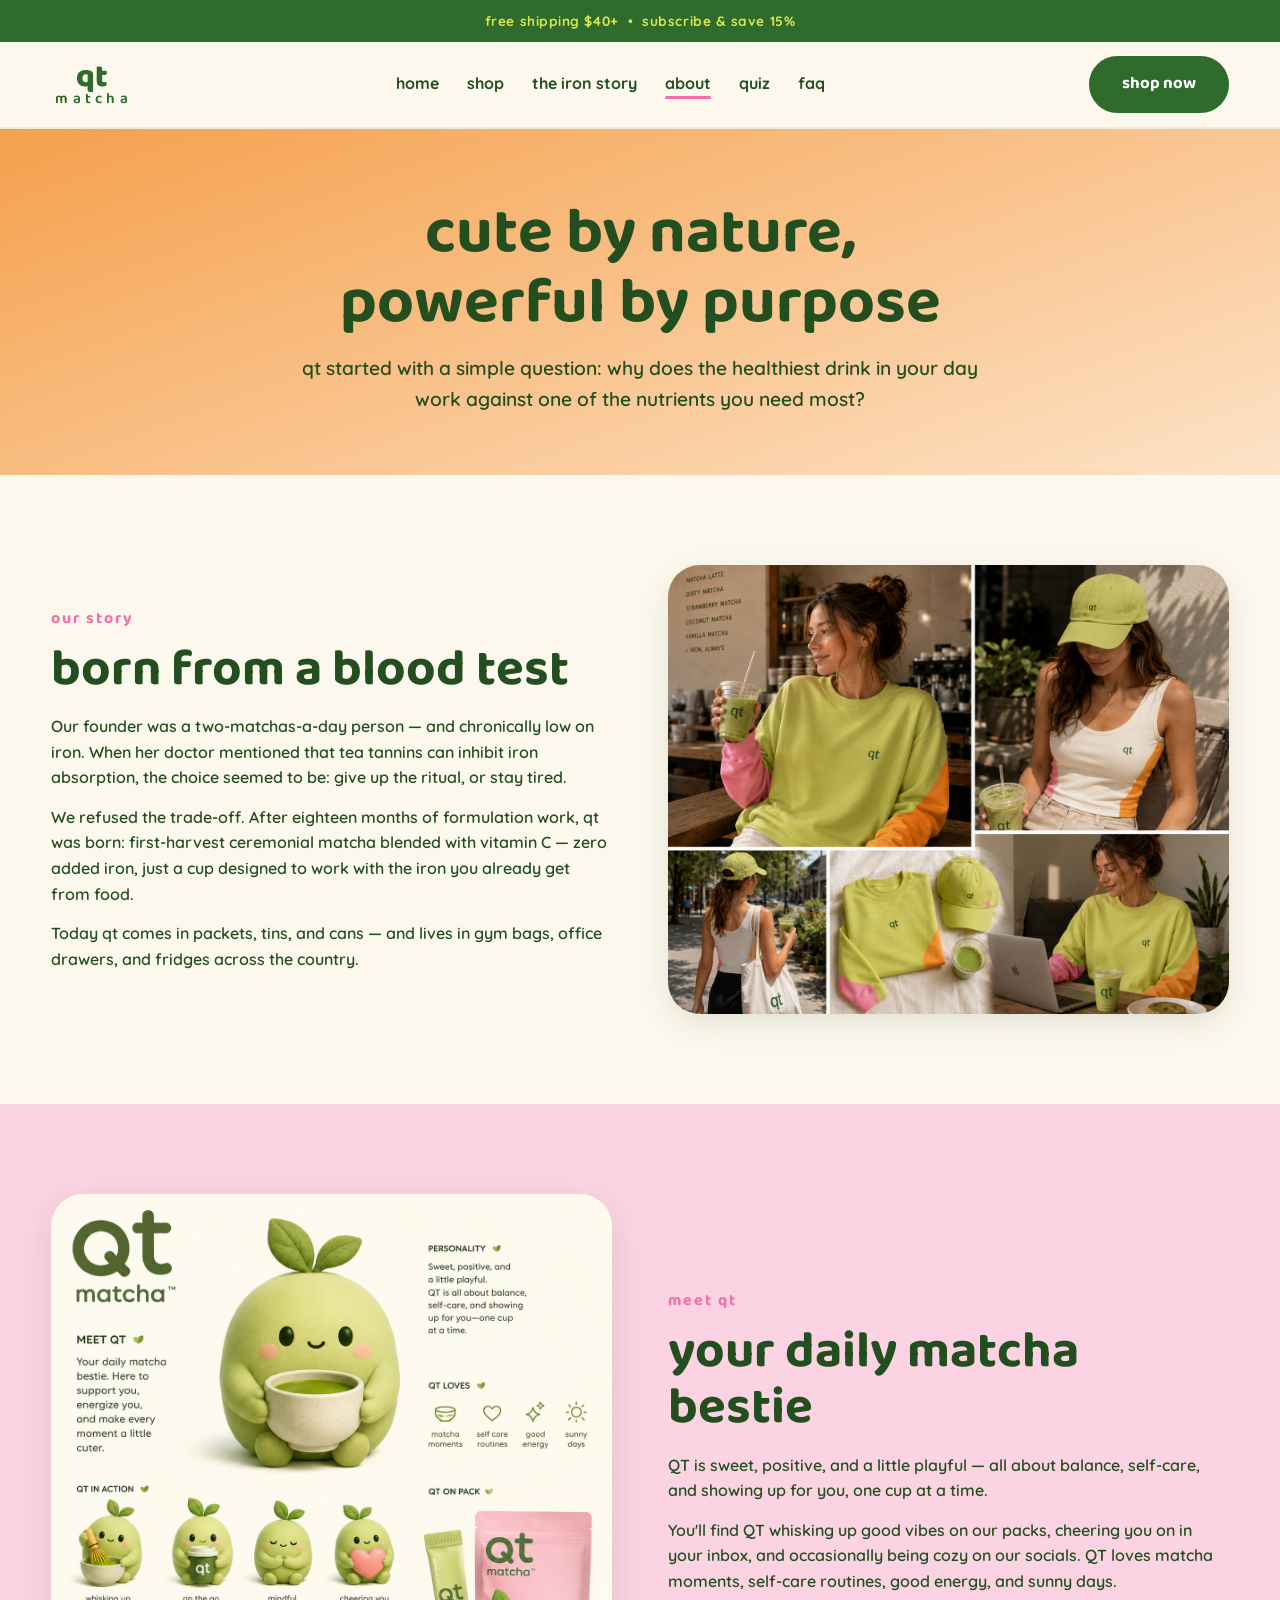
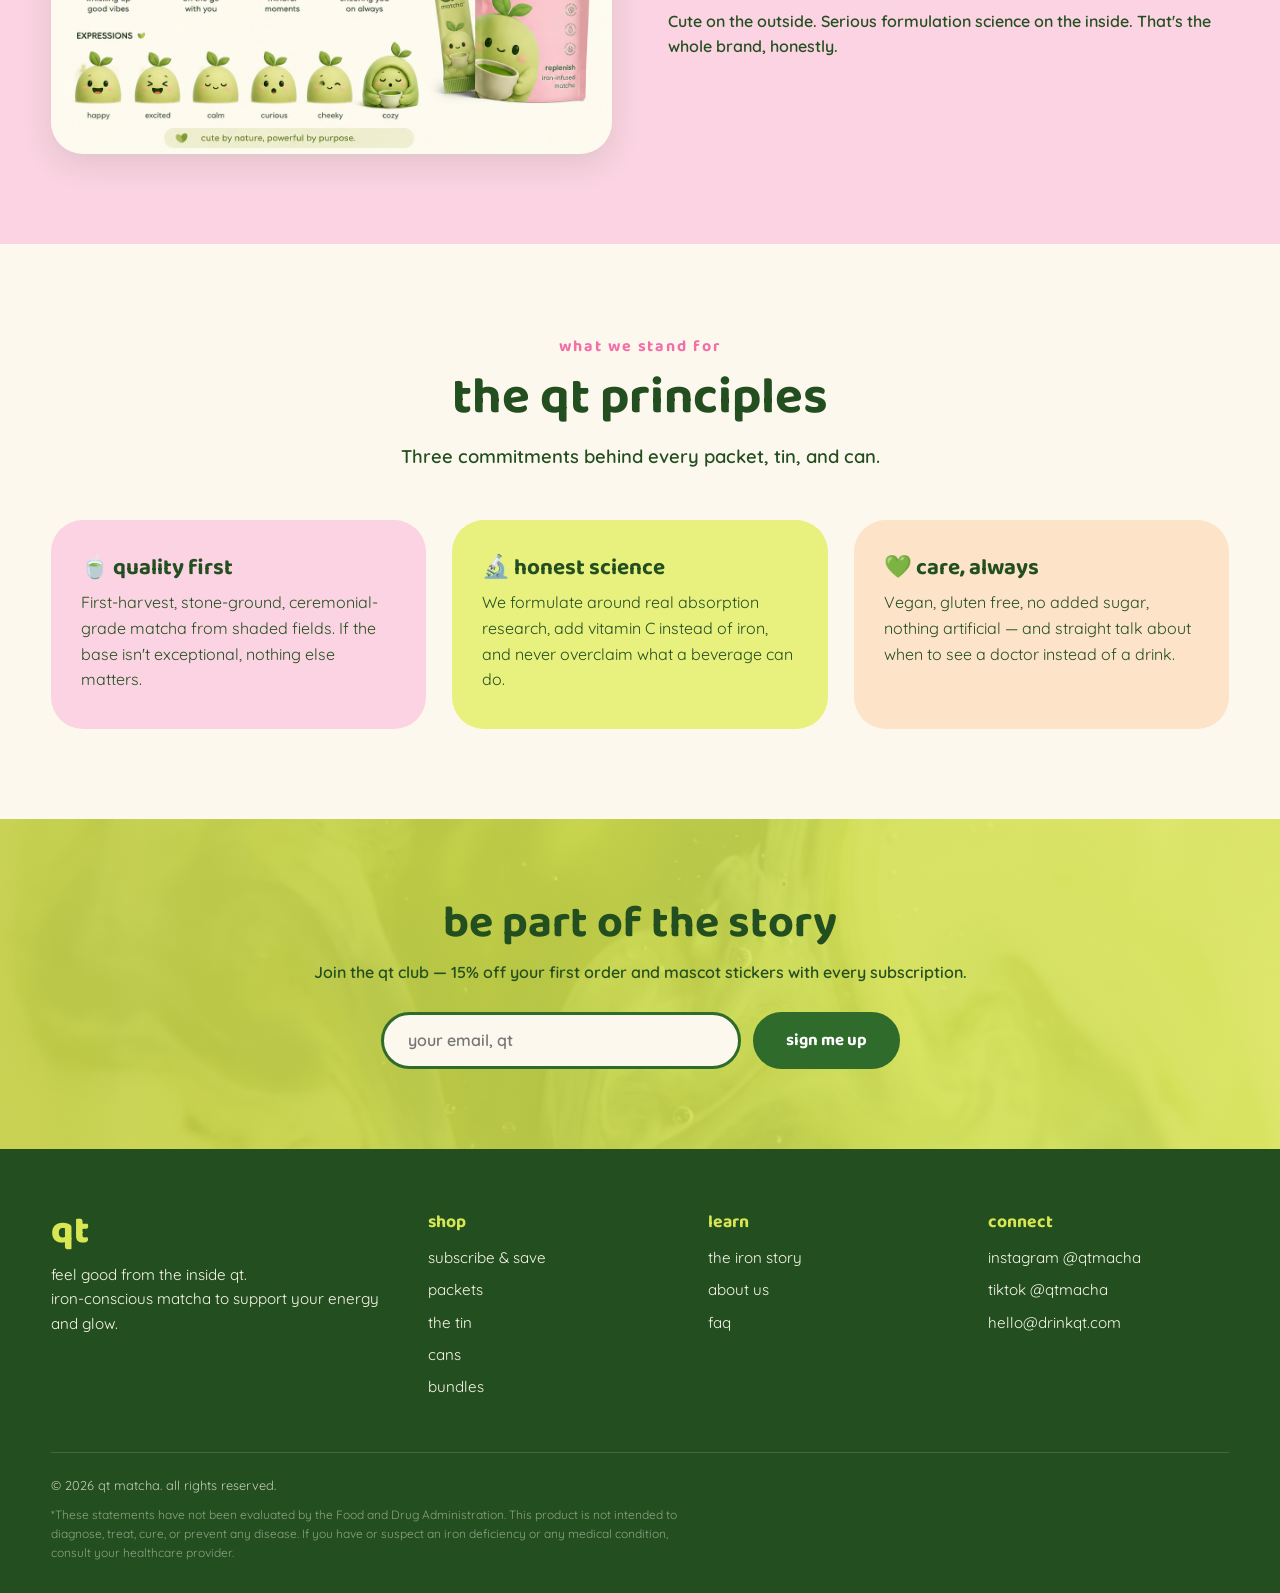
==== about.html @ cc6a803e "qt matcha site — iron-conscious launch build (three flagship flavors, quiz + VSL funnels, scroll-pou" ====
<!DOCTYPE html>
<html lang="en">
<head>
  <meta charset="UTF-8">
  <meta name="viewport" content="width=device-width, initial-scale=1.0">
  <title>about — qt matcha</title>
  <meta name="description" content="Meet qt matcha — cute by nature, powerful by purpose. Our story, our mascot, and why we built an iron-conscious matcha.">
  <link rel="icon" href="/favicon.ico" sizes="32x32">
  <link rel="icon" type="image/png" sizes="32x32" href="/favicon-32.png">
  <link rel="apple-touch-icon" href="/apple-touch-icon.png">
  <link rel="preconnect" href="https://fonts.googleapis.com">
  <link href="https://fonts.googleapis.com/css2?family=Baloo+2:wght@600;700;800&family=Quicksand:wght@500;600;700&display=swap" rel="stylesheet">
  <link rel="stylesheet" href="css/style.css">
</head>
<body>

  <div class="announce">free shipping $40+ &nbsp;•&nbsp; subscribe &amp; save 15%</div>

  <nav class="nav">
    <div class="container nav-inner">
      <a href="index.html" class="logo">qt<span>matcha</span></a>
      <ul class="nav-links">
        <li><a href="index.html">home</a></li>
        <li><a href="shop.html">shop</a></li>
        <li><a href="science.html">the iron story</a></li>
        <li><a href="about.html" class="active">about</a></li>
        <li><a href="quiz.html">quiz</a></li>
        <li><a href="faq.html">faq</a></li>
      </ul>
      <a href="shop.html" class="btn nav-cta">shop now</a>
      <button class="hamburger" aria-label="menu">☰</button>
    </div>
  </nav>

  <header class="page-hero bg-orange">
    <div class="container">
      <h1>cute by nature,<br>powerful by purpose</h1>
      <p>qt started with a simple question: why does the healthiest drink in your day work against one of the nutrients you need most?</p>
    </div>
  </header>

  <section class="block">
    <div class="container split">
      <div>
        <div class="kicker">our story</div>
        <h2 class="title">born from a blood test</h2>
        <p style="font-weight:600; margin-bottom:14px;">Our founder was a two-matchas-a-day person — and chronically low on iron. When her doctor mentioned that tea tannins can inhibit iron absorption, the choice seemed to be: give up the ritual, or stay tired.</p>
        <p style="font-weight:600; margin-bottom:14px;">We refused the trade-off. After eighteen months of formulation work, qt was born: first-harvest ceremonial matcha blended with vitamin C — zero added iron, just a cup designed to work with the iron you already get from food.</p>
        <p style="font-weight:600;">Today qt comes in packets, tins, and cans — and lives in gym bags, office drawers, and fridges across the country.</p>
      </div>
      <div>
        <img src="images/lifestyle-merch.jpg" alt="the qt matcha community and merch — cafe and street moments">
      </div>
    </div>
  </section>

  <section class="block" style="background: var(--pink-pale);">
    <div class="container split">
      <div>
        <img src="images/mascot-sheet.jpg" alt="Meet QT — the qt matcha mascot character sheet">
      </div>
      <div>
        <div class="kicker">meet qt</div>
        <h2 class="title">your daily matcha bestie</h2>
        <p style="font-weight:600; margin-bottom:14px;">QT is sweet, positive, and a little playful — all about balance, self-care, and showing up for you, one cup at a time.</p>
        <p style="font-weight:600; margin-bottom:14px;">You'll find QT whisking up good vibes on our packs, cheering you on in your inbox, and occasionally being cozy on our socials. QT loves matcha moments, self-care routines, good energy, and sunny days.</p>
        <p style="font-weight:600;">Cute on the outside. Serious formulation science on the inside. That's the whole brand, honestly.</p>
      </div>
    </div>
  </section>

  <section class="block">
    <div class="container">
      <div class="center">
        <div class="kicker">what we stand for</div>
        <h2 class="title">the qt principles</h2>
        <p class="sub">Three commitments behind every packet, tin, and can.</p>
      </div>
      <div class="values">
        <div class="value">
          <h3>🍵 quality first</h3>
          <p>First-harvest, stone-ground, ceremonial-grade matcha from shaded fields. If the base isn't exceptional, nothing else matters.</p>
        </div>
        <div class="value">
          <h3>🔬 honest science</h3>
          <p>We formulate around real absorption research, add vitamin C instead of iron, and never overclaim what a beverage can do.</p>
        </div>
        <div class="value">
          <h3>💚 care, always</h3>
          <p>Vegan, gluten free, no added sugar, nothing artificial — and straight talk about when to see a doctor instead of a drink.</p>
        </div>
      </div>
    </div>
  </section>

  <section class="newsletter">
    <div class="container">
      <h2>be part of the story</h2>
      <p>Join the qt club — 15% off your first order and mascot stickers with every subscription.</p>
      <form class="news-form">
        <input type="email" placeholder="your email, qt" required>
        <button type="submit" class="btn">sign me up</button>
      </form>
    </div>
  </section>

  <footer>
    <div class="container">
      <div class="foot-grid">
        <div>
          <div class="foot-logo">qt</div>
          <p style="margin-top:12px; font-size:0.95rem;">feel good from the inside qt.<br>iron-conscious matcha to support your energy and glow.</p>
        </div>
        <div>
          <h4>shop</h4>
          <ul>
            <li><a href="subscribe.html">subscribe &amp; save</a></li>
            <li><a href="shop.html">packets</a></li>
            <li><a href="shop.html">the tin</a></li>
            <li><a href="shop.html">cans</a></li>
            <li><a href="shop.html">bundles</a></li>
          </ul>
        </div>
        <div>
          <h4>learn</h4>
          <ul>
            <li><a href="science.html">the iron story</a></li>
            <li><a href="about.html">about us</a></li>
            <li><a href="faq.html">faq</a></li>
          </ul>
        </div>
        <div>
          <h4>connect</h4>
          <ul>
            <li><a href="#">instagram @qtmacha</a></li>
            <li><a href="#">tiktok @qtmacha</a></li>
            <li><a href="#">hello@drinkqt.com</a></li>
          </ul>
        </div>
      </div>
      <div class="foot-note">
        © 2026 qt matcha. all rights reserved.
        <p class="disclaimer">*These statements have not been evaluated by the Food and Drug Administration. This product is not intended to diagnose, treat, cure, or prevent any disease. If you have or suspect an iron deficiency or any medical condition, consult your healthcare provider.</p>
      </div>
    </div>
  </footer>

  <script src="js/main.js"></script>
</body>
</html>
---- css/style.css ----
/* ============================================================
   qt matcha — brand stylesheet
   Palette pulled from packaging: chartreuse, pink, orange,
   deep matcha green, cream.
   ============================================================ */

:root {
  --chartreuse: #d9e653;
  --chartreuse-light: #e8f07e;
  --pink: #f7a8c8;
  --pink-hot: #f26fa8;
  --pink-pale: #fbd3e2;
  --orange: #f5a04c;
  --green-deep: #2f6b2b;
  --green-dark: #234f20;
  --green-matcha: #7aa657;
  --cream: #fdf8ee;
  --ink: #234f20;
  --radius-lg: 32px;
  --radius-pill: 999px;
  --shadow: 0 10px 30px rgba(35, 79, 32, 0.12);
  --font-display: 'Baloo 2', cursive;
  --font-body: 'Quicksand', sans-serif;
}

* { margin: 0; padding: 0; box-sizing: border-box; }

html { scroll-behavior: smooth; scrollbar-width: thin; scrollbar-color: rgba(47,107,43,0.5) transparent; }

/* slim overlay scrollbar */
::-webkit-scrollbar { width: 8px; height: 8px; }
::-webkit-scrollbar-track { background: transparent; }
::-webkit-scrollbar-thumb { background: rgba(47,107,43,0.42); border-radius: 99px; }
::-webkit-scrollbar-thumb:hover { background: rgba(242,111,168,0.85); }
::-webkit-scrollbar-thumb:active { background: var(--pink-hot); }
::selection { background: var(--chartreuse); color: var(--green-dark); }

:focus-visible { outline: 3px solid var(--pink-hot); outline-offset: 2px; border-radius: 4px; }

body {
  font-family: var(--font-body);
  color: var(--ink);
  background: var(--cream);
  line-height: 1.6;
  overflow-x: hidden;
}

h1, h2, h3, h4 { font-family: var(--font-display); line-height: 1.1; font-weight: 700; }

img { max-width: 100%; display: block; }

a { color: inherit; text-decoration: none; }

.container { width: min(1200px, 92%); margin: 0 auto; }

/* ---------- announcement bar ---------- */
.announce {
  background: var(--green-deep);
  color: var(--chartreuse);
  font-weight: 700;
  font-size: 0.85rem;
  text-align: center;
  padding: 10px 16px;
  letter-spacing: 0.04em;
}

/* ---------- nav ---------- */
.nav {
  position: sticky;
  top: 0;
  z-index: 100;
  background: var(--cream);
  border-bottom: 2px solid rgba(35, 79, 32, 0.08);
}

.nav-inner {
  display: flex;
  align-items: center;
  justify-content: space-between;
  padding: 14px 0;
}

.logo {
  font-family: var(--font-display);
  font-weight: 800;
  font-size: 2rem;
  color: var(--green-deep);
  line-height: 1;
  display: inline-flex;
  flex-direction: column;
  align-items: center;
  text-align: center;
}

.logo span { font-size: 0.95rem; letter-spacing: 0.28em; padding-left: 0.28em; display: block; margin-top: -2px; font-weight: 600; }

.nav-links {
  display: flex;
  gap: 28px;
  list-style: none;
  font-weight: 700;
  font-size: 1rem;
}

.nav-links a { position: relative; padding: 4px 0; }

.nav-links a::after {
  content: '';
  position: absolute;
  left: 0; bottom: -2px;
  width: 0%; height: 3px;
  background: var(--pink-hot);
  border-radius: 3px;
  transition: width 0.25s ease;
}

.nav-links a:hover::after, .nav-links a.active::after { width: 100%; }

.btn {
  display: inline-block;
  font-family: var(--font-display);
  font-weight: 700;
  font-size: 1.05rem;
  padding: 12px 30px;
  border-radius: var(--radius-pill);
  background: var(--green-deep);
  color: #fff;
  border: 3px solid var(--green-deep);
  cursor: pointer;
  transition: transform 0.15s ease, background 0.2s ease, color 0.2s ease;
}

.btn:hover { transform: translateY(-2px) scale(1.02); background: var(--pink-hot); border-color: var(--pink-hot); }

.btn-outline { background: transparent; color: var(--green-deep); }

.btn-outline:hover { background: var(--green-deep); color: #fff; }

.btn-pink { background: var(--pink-hot); border-color: var(--pink-hot); }
.btn-pink:hover { background: var(--green-deep); border-color: var(--green-deep); }

.hamburger { display: none; background: none; border: none; font-size: 1.8rem; color: var(--green-deep); cursor: pointer; }

/* ---------- marquee ticker ---------- */
.ticker {
  background: var(--green-deep);
  color: var(--cream);
  overflow: hidden;
  white-space: nowrap;
  padding: 13px 0;
}

.ticker-track {
  display: inline-flex;
  align-items: center;
  animation: scroll 32s linear infinite;
  font-family: var(--font-display);
  font-weight: 600;
  font-size: 0.98rem;
  letter-spacing: 0.09em;
  text-transform: lowercase;
}

.ticker-track span { margin: 0; }
.tick-leaf { display: inline-block; margin: 0 26px; flex: none; }

@keyframes scroll {
  from { transform: translateX(0); }
  to { transform: translateX(-50%); }
}

.ticker-green { background: var(--chartreuse); color: var(--green-deep); }

/* ---------- hero ---------- */
.hero {
  background: linear-gradient(135deg, var(--pink) 0%, var(--pink-pale) 55%, var(--orange) 130%);
  padding: 70px 0 0;
  position: relative;
  overflow: hidden;
}

.hero-inner {
  display: grid;
  grid-template-columns: 1.05fr 1fr;
  gap: 40px;
  align-items: center;
}

.hero h1 {
  font-size: clamp(2.6rem, 5.5vw, 4.6rem);
  color: var(--green-dark);
  margin-bottom: 18px;
}

.hero h1 em { font-style: normal; color: #fff; text-shadow: 0 3px 0 rgba(35,79,32,0.25); }

.hero p.lead {
  font-size: 1.2rem;
  font-weight: 600;
  max-width: 46ch;
  margin-bottom: 28px;
}

.hero-cta { display: flex; gap: 14px; flex-wrap: wrap; margin-bottom: 26px; }

.hero-badges { display: flex; gap: 10px; flex-wrap: wrap; margin-bottom: 50px; }

.badge {
  background: rgba(255,255,255,0.75);
  border: 2px solid var(--green-deep);
  color: var(--green-deep);
  font-weight: 700;
  font-size: 0.82rem;
  padding: 6px 14px;
  border-radius: var(--radius-pill);
}

.hero-img img {
  border-radius: var(--radius-lg) var(--radius-lg) 0 0;
  box-shadow: var(--shadow);
}

/* ---------- section basics ---------- */
section.block { padding: 90px 0; }

.kicker {
  font-family: var(--font-display);
  font-weight: 700;
  color: var(--pink-hot);
  text-transform: lowercase;
  letter-spacing: 0.12em;
  font-size: 1rem;
  margin-bottom: 10px;
}

h2.title { font-size: clamp(2rem, 4vw, 3.2rem); color: var(--green-dark); margin-bottom: 16px; }

.center { text-align: center; }

.sub { font-size: 1.15rem; font-weight: 600; max-width: 62ch; margin: 0 auto 48px; }

/* ---------- product cards ---------- */
.cards { display: grid; grid-template-columns: repeat(3, 1fr); gap: 28px; }

.card {
  border-radius: var(--radius-lg);
  overflow: hidden;
  background: #fff;
  box-shadow: var(--shadow);
  transition: transform 0.25s ease;
  display: flex;
  flex-direction: column;
}

.card:hover { transform: translateY(-8px) rotate(-0.5deg); }

.card-img { aspect-ratio: 1 / 0.85; overflow: hidden; }

.card-img img { width: 100%; height: 100%; object-fit: cover; transition: transform 0.4s ease; }

.card:hover .card-img img { transform: scale(1.05); }

.card-body { padding: 26px 26px 30px; flex: 1; display: flex; flex-direction: column; }

.card-body h3 { font-size: 1.5rem; color: var(--green-dark); margin-bottom: 6px; }

.card-tag { font-weight: 700; color: var(--pink-hot); font-size: 0.85rem; letter-spacing: 0.08em; text-transform: uppercase; margin-bottom: 10px; }

.card-body p { font-size: 0.98rem; margin-bottom: 18px; }

.price { font-family: var(--font-display); font-weight: 800; font-size: 1.3rem; margin-bottom: 14px; color: var(--green-deep); }

.price s { color: #b4b4a4; font-weight: 600; font-size: 1rem; margin-left: 8px; }

.card .btn { margin-top: auto; text-align: center; }

/* color-blocked cards */
.card.c-green .card-body { background: var(--chartreuse-light); }
.card.c-pink .card-body { background: var(--pink-pale); }
.card.c-orange .card-body { background: #fde3c8; }

/* ---------- iron section ---------- */
.split {
  display: grid;
  grid-template-columns: 1fr 1fr;
  gap: 56px;
  align-items: center;
}

.split img { border-radius: var(--radius-lg); box-shadow: var(--shadow); }

.stat-row { display: grid; grid-template-columns: 1fr 1fr; gap: 18px; margin: 34px 0; }

.stat {
  background: #fff;
  border-radius: 20px;
  padding: 20px 16px;
  text-align: center;
  box-shadow: var(--shadow);
}

.stat .num { font-family: var(--font-display); font-weight: 800; font-size: 2rem; color: var(--pink-hot); line-height: 1; }

.stat .lbl { font-size: 0.82rem; font-weight: 700; margin-top: 6px; }

/* ---------- benefits icons ---------- */
.benefits { display: grid; grid-template-columns: repeat(4, 1fr); gap: 24px; }

.benefit { text-align: center; padding: 10px; }

.benefit .icon {
  width: 88px; height: 88px;
  margin: 0 auto 16px;
  border-radius: 50%;
  display: flex; align-items: center; justify-content: center;
  font-size: 2.4rem;
  background: var(--pink-pale);
}

.benefit:nth-child(2) .icon { background: var(--chartreuse-light); }
.benefit:nth-child(3) .icon { background: #fde3c8; }
.benefit:nth-child(4) .icon { background: var(--pink-pale); }

.benefit h3 { font-size: 1.25rem; color: var(--green-dark); margin-bottom: 6px; }

.benefit p { font-size: 0.95rem; }

/* ---------- testimonial band ---------- */
.testis { display: grid; grid-template-columns: repeat(3, 1fr); gap: 26px; }

.testi {
  background: #fff;
  border-radius: var(--radius-lg);
  padding: 30px;
  box-shadow: var(--shadow);
  position: relative;
}

.testi .stars { color: var(--orange); font-size: 1.15rem; letter-spacing: 2px; margin-bottom: 12px; }

.testi p { font-size: 1rem; margin-bottom: 16px; }

.testi .who { font-weight: 800; font-family: var(--font-display); color: var(--green-deep); }

/* ---------- lifestyle gallery band ---------- */
.band-img { position: relative; }

.band-img img { width: 100%; border-radius: var(--radius-lg); box-shadow: var(--shadow); }

/* ---------- newsletter / footer ---------- */
.newsletter {
  background: linear-gradient(rgba(217,230,83,0.82), rgba(217,230,83,0.82)), url('../images/matcha-swirl.jpg') center/cover;
  padding: 80px 0;
  text-align: center;
}

.newsletter h2 { font-size: clamp(1.8rem, 3.5vw, 2.8rem); color: var(--green-dark); margin-bottom: 12px; }

.newsletter p { font-weight: 600; margin-bottom: 26px; }

.news-form { display: flex; gap: 12px; justify-content: center; flex-wrap: wrap; }

.news-form input {
  font-family: var(--font-body);
  font-size: 1rem;
  font-weight: 600;
  padding: 14px 24px;
  border-radius: var(--radius-pill);
  border: 3px solid var(--green-deep);
  width: min(360px, 90vw);
  background: var(--cream);
  color: var(--ink);
}

.news-form input:focus { outline: 3px solid var(--pink-hot); }

footer {
  background: var(--green-dark);
  color: var(--cream);
  padding: 64px 0 30px;
}

.foot-grid { display: grid; grid-template-columns: 1.4fr 1fr 1fr 1fr; gap: 40px; margin-bottom: 44px; }

.foot-grid h4 { color: var(--chartreuse); margin-bottom: 14px; font-size: 1.1rem; }

.foot-grid ul { list-style: none; }

.foot-grid li { margin-bottom: 8px; font-size: 0.95rem; }

.foot-grid a:hover { color: var(--pink); }

.foot-logo { font-family: var(--font-display); font-weight: 800; font-size: 2.4rem; color: var(--chartreuse); line-height: 1; }

.foot-note { border-top: 1px solid rgba(253,248,238,0.2); padding-top: 22px; font-size: 0.8rem; opacity: 0.75; }

.disclaimer { font-size: 0.75rem; opacity: 0.65; margin-top: 10px; max-width: 90ch; }

/* ---------- page hero (interior pages) ---------- */
.page-hero {
  padding: 70px 0 60px;
  text-align: center;
}

.page-hero.bg-pink { background: linear-gradient(160deg, var(--pink) 0%, var(--pink-pale) 100%); }
.page-hero.bg-green { background: linear-gradient(160deg, var(--chartreuse) 0%, var(--chartreuse-light) 100%); }
.page-hero.bg-orange { background: linear-gradient(160deg, var(--orange) 0%, #fde3c8 100%); }

.page-hero h1 { font-size: clamp(2.4rem, 5vw, 4rem); color: var(--green-dark); margin-bottom: 14px; }

.page-hero p { font-size: 1.2rem; font-weight: 600; max-width: 60ch; margin: 0 auto; }

/* ---------- FAQ accordion ---------- */
.faq-list { max-width: 820px; margin: 0 auto; }

.faq-item {
  background: #fff;
  border-radius: 22px;
  margin-bottom: 16px;
  box-shadow: var(--shadow);
  overflow: hidden;
}

.faq-q {
  width: 100%;
  text-align: left;
  font-family: var(--font-display);
  font-weight: 700;
  font-size: 1.15rem;
  color: var(--green-dark);
  background: none;
  border: none;
  padding: 22px 60px 22px 26px;
  cursor: pointer;
  position: relative;
}

.faq-q::after {
  content: '+';
  position: absolute;
  right: 24px; top: 50%;
  transform: translateY(-50%);
  font-size: 1.7rem;
  color: var(--pink-hot);
  transition: transform 0.25s ease;
}

.faq-item.open .faq-q::after { transform: translateY(-50%) rotate(45deg); }

.faq-a { max-height: 0; overflow: hidden; transition: max-height 0.35s ease; }

.faq-a-inner { padding: 0 26px 24px; font-size: 1rem; }

/* ---------- science page ---------- */
.science-steps { display: grid; grid-template-columns: repeat(3, 1fr); gap: 26px; margin-top: 30px; }

.step {
  background: #fff;
  border-radius: var(--radius-lg);
  padding: 34px 28px;
  box-shadow: var(--shadow);
  border-top: 8px solid var(--pink-hot);
}

.step:nth-child(2) { border-top-color: var(--orange); }
.step:nth-child(3) { border-top-color: var(--green-deep); }

.step .n {
  font-family: var(--font-display);
  font-weight: 800;
  font-size: 2.6rem;
  color: var(--pink-pale);
  line-height: 1;
  margin-bottom: 10px;
}

.step h3 { font-size: 1.3rem; color: var(--green-dark); margin-bottom: 10px; }

.compare { width: 100%; border-collapse: collapse; background: #fff; border-radius: var(--radius-lg); overflow: hidden; box-shadow: var(--shadow); }

.compare th, .compare td { padding: 18px 22px; text-align: left; border-bottom: 1px solid #f0ecdf; }

.compare th { background: var(--green-deep); color: var(--cream); font-family: var(--font-display); font-size: 1.05rem; }

.compare tr td:first-child { font-weight: 700; }

.compare .yes { color: var(--green-deep); font-weight: 800; }
.compare .no { color: #c05656; font-weight: 800; }

/* ---------- about page ---------- */
.values { display: grid; grid-template-columns: repeat(3, 1fr); gap: 26px; }

.value {
  border-radius: var(--radius-lg);
  padding: 36px 30px;
  background: var(--pink-pale);
}

.value:nth-child(2) { background: var(--chartreuse-light); }
.value:nth-child(3) { background: #fde3c8; }

.value h3 { font-size: 1.4rem; color: var(--green-dark); margin-bottom: 10px; }

/* ---------- responsive ---------- */
@media (max-width: 900px) {
  .hero-inner, .split { grid-template-columns: 1fr; }
  .hero-img { order: -1; margin-top: 8px; }
  .hero-img img { max-height: 46vh; width: 100%; object-fit: cover; object-position: center 35%; border-radius: var(--radius-lg); }
  .cards, .testis, .science-steps, .values { grid-template-columns: 1fr; }
  .benefits { grid-template-columns: repeat(2, 1fr); }
  .foot-grid { grid-template-columns: 1fr 1fr; }
  .nav-links {
    display: none;
    position: absolute;
    top: 100%; left: 0; right: 0;
    background: var(--cream);
    flex-direction: column;
    padding: 20px 6%;
    gap: 16px;
    border-bottom: 2px solid rgba(35,79,32,0.08);
  }
  .nav-links.show { display: flex; }
  .hamburger { display: block; }
  .nav-cta { display: none; }
  .stat-row { grid-template-columns: 1fr 1fr; }
}

/* ============================================================
   funnels — buybox, quiz, VSL (added by round 2 build)
   ============================================================ */

/* ---------- subscribe buybox ---------- */
.buybox { display: grid; grid-template-columns: 1fr 1.1fr; gap: 48px; align-items: start; }
.buy-media { position: sticky; top: 110px; }
.buy-media img { border-radius: var(--radius-lg); box-shadow: var(--shadow); }
.trust-row { display: flex; gap: 10px; flex-wrap: wrap; margin-top: 16px; justify-content: center; }

/* horizontally swipeable table on small screens */
.table-scroll { overflow-x: auto; -webkit-overflow-scrolling: touch; border-radius: var(--radius-lg); }
.table-scroll .compare { min-width: 540px; }

/* auto-scrolling trust badge marquee (buybox) */
.buybox > * { min-width: 0; }
.trust-marquee { overflow: hidden; width: 100%; max-width: 100%; margin-top: 16px; -webkit-mask-image: linear-gradient(90deg, transparent, #000 10%, #000 90%, transparent); mask-image: linear-gradient(90deg, transparent, #000 10%, #000 90%, transparent); }
.tm-track { display: flex; gap: 10px; width: max-content; animation: scroll 28s linear infinite; }
.tm-track .badge { white-space: nowrap; flex: none; margin-right: 0; }

.step-label { font-family: var(--font-display); font-weight: 700; color: var(--green-dark); font-size: 1.05rem; margin: 26px 0 14px; }
.step-label .n { display: inline-flex; width: 26px; height: 26px; border-radius: 50%; background: var(--pink-hot); color: #fff; align-items: center; justify-content: center; font-size: 0.85rem; margin-right: 8px; }

.opt-grid { display: grid; grid-template-columns: repeat(3, 1fr); gap: 12px; }
.opt-grid.two { grid-template-columns: 1fr 1fr; }
.opt-card { position: relative; border: 3px solid rgba(35,79,32,0.15); border-radius: 20px; background: #fff; padding: 16px 12px 14px; cursor: pointer; text-align: center; transition: border-color 0.15s ease, background 0.15s ease, transform 0.15s ease; }
.opt-card:hover { border-color: var(--green-matcha); }
.opt-card input { position: absolute; opacity: 0; pointer-events: none; }
.opt-card.sel { border-color: var(--green-deep); background: var(--chartreuse-light); transform: translateY(-2px); }
.opt-card .o-name { font-family: var(--font-display); font-weight: 700; font-size: 1.02rem; color: var(--green-dark); }
.opt-card .o-sub { font-size: 0.8rem; font-weight: 600; opacity: 0.8; margin: 2px 0 6px; }
.opt-card .o-price { font-family: var(--font-display); font-weight: 800; font-size: 1rem; color: var(--green-deep); }
.opt-card .o-price s { color: #b4b4a4; font-size: 0.85rem; margin-left: 5px; }
.opt-card .o-tag { position: absolute; top: -12px; left: 50%; transform: translateX(-50%); background: var(--pink-hot); color: #fff; font-size: 0.65rem; font-weight: 700; letter-spacing: 0.05em; padding: 3px 10px; border-radius: var(--radius-pill); white-space: nowrap; }

.qty-row { display: flex; align-items: center; gap: 16px; }
.qty-btn { width: 44px; height: 44px; border-radius: 50%; border: 3px solid var(--green-deep); background: #fff; font-size: 1.3rem; font-weight: 800; color: var(--green-deep); cursor: pointer; line-height: 1; transition: background 0.15s ease, color 0.15s ease; }
.qty-btn:hover { background: var(--green-deep); color: #fff; }
.qty-num { font-family: var(--font-display); font-weight: 800; font-size: 1.4rem; color: var(--green-dark); min-width: 34px; text-align: center; }

.total-line { display: flex; justify-content: space-between; align-items: center; background: #fff; border-radius: 20px; padding: 18px 22px; box-shadow: var(--shadow); margin: 26px 0 16px; }
.total-line .t-label { font-weight: 700; }
.total-line .t-label small { display: block; font-size: 0.78rem; color: var(--pink-hot); font-weight: 700; }
.total-line .t-price { font-family: var(--font-display); font-weight: 800; font-size: 1.7rem; color: var(--green-deep); }
.total-line .t-price s { font-size: 1rem; color: #b4b4a4; margin-right: 8px; }

.big-cta { display: block; width: 100%; text-align: center; font-size: 1.25rem; padding: 18px 30px; }
.fine { font-size: 0.85rem; text-align: center; margin-top: 12px; font-weight: 600; opacity: 0.8; }

.perks { display: grid; grid-template-columns: repeat(4, 1fr); gap: 20px; }
.perk { background: #fff; border-radius: 20px; padding: 26px 20px; box-shadow: var(--shadow); text-align: center; }
.perk .p-ico { font-size: 2rem; margin-bottom: 10px; }
.perk h3 { font-size: 1.1rem; color: var(--green-dark); margin-bottom: 6px; }
.perk p { font-size: 0.9rem; }

.guarantee { background: var(--pink-pale); border-radius: var(--radius-lg); padding: 44px 40px; display: grid; grid-template-columns: auto 1fr; gap: 30px; align-items: center; max-width: 860px; margin: 0 auto; }
.guarantee .g-badge { width: 110px; height: 110px; border-radius: 50%; background: var(--pink-hot); color: #fff; display: flex; flex-direction: column; align-items: center; justify-content: center; font-family: var(--font-display); font-weight: 800; text-align: center; font-size: 0.9rem; line-height: 1.15; box-shadow: var(--shadow); }
.guarantee .g-badge b { font-size: 1.6rem; }
.guarantee h3 { font-size: 1.5rem; color: var(--green-dark); margin-bottom: 8px; }

.sticky-cta { position: fixed; left: 0; right: 0; bottom: 0; background: var(--green-deep); padding: 12px 18px; display: none; z-index: 300; justify-content: space-between; align-items: center; gap: 12px; box-shadow: 0 -6px 20px rgba(35,79,32,0.25); }
.sticky-cta .s-price { font-family: var(--font-display); font-weight: 800; color: var(--chartreuse); font-size: 1.15rem; }
.sticky-cta .btn { background: var(--pink-hot); border-color: var(--pink-hot); padding: 10px 24px; font-size: 1rem; }

/* ---------- quiz funnel ---------- */
.quiz-shell { max-width: 660px; margin: 0 auto; }
.progress { height: 12px; background: #fff; border-radius: var(--radius-pill); overflow: hidden; box-shadow: var(--shadow); }
.progress i { display: block; height: 100%; width: 0%; background: linear-gradient(90deg, var(--pink-hot), var(--orange)); border-radius: var(--radius-pill); transition: width 0.35s ease; }
.progress-meta { display: flex; justify-content: space-between; font-size: 0.82rem; font-weight: 700; margin: 8px 4px 0; color: var(--green-deep); }

.q-card { background: #fff; border-radius: var(--radius-lg); padding: 40px 36px; box-shadow: var(--shadow); margin-top: 26px; }
.q-card h2 { font-size: clamp(1.5rem, 3vw, 2rem); color: var(--green-dark); margin-bottom: 6px; }
.q-card .q-sub { font-weight: 600; font-size: 0.98rem; opacity: 0.85; }
.answers { display: grid; gap: 12px; margin-top: 24px; }
.ans { display: flex; align-items: center; gap: 14px; width: 100%; text-align: left; font-family: var(--font-body); font-weight: 700; font-size: 1.05rem; color: var(--ink); background: var(--cream); border: 3px solid rgba(35,79,32,0.15); border-radius: 18px; padding: 16px 20px; cursor: pointer; transition: border-color 0.15s ease, background 0.15s ease, transform 0.1s ease; }
.ans:hover { border-color: var(--pink-hot); background: var(--pink-pale); transform: translateX(4px); }
.ans .a-emoji { font-size: 1.5rem; }
.quiz-back { background: none; border: none; font-weight: 700; color: var(--green-deep); cursor: pointer; font-size: 0.9rem; margin-top: 18px; font-family: var(--font-body); }
.quiz-back:hover { color: var(--pink-hot); }

.result-card { text-align: center; }
.result-card .r-emoji { font-size: 3rem; }
.result-card img { border-radius: 20px; margin: 18px auto; max-width: 320px; box-shadow: var(--shadow); }
.code-chip { display: inline-block; background: var(--chartreuse); color: var(--green-dark); font-family: var(--font-display); font-weight: 800; font-size: 1.2rem; letter-spacing: 0.08em; padding: 10px 26px; border-radius: var(--radius-pill); border: 3px dashed var(--green-deep); margin: 14px 0; }

/* ---------- VSL page ---------- */
.vsl-hero { background: var(--green-dark); color: var(--cream); padding: 60px 0 80px; text-align: center; }
.vsl-hero .kicker { color: var(--chartreuse); }
.vsl-hero h1 { color: #fff; font-size: clamp(1.9rem, 4.4vw, 3.4rem); max-width: 22ch; margin: 0 auto 14px; }
.vsl-hero h1 em { font-style: normal; color: var(--pink); }
.vsl-hero .lead { font-size: 1.15rem; font-weight: 600; max-width: 58ch; margin: 0 auto; opacity: 0.9; }

.video-frame { position: relative; aspect-ratio: 16 / 9; max-width: 860px; margin: 34px auto 0; border-radius: var(--radius-lg); overflow: hidden; background: radial-gradient(120% 140% at 50% 0%, var(--green-deep) 0%, #17330f 75%); box-shadow: 0 24px 70px rgba(0,0,0,0.4); cursor: pointer; display: flex; align-items: center; justify-content: center; }
.video-frame .vf-inner { text-align: center; padding: 20px; }
.play-btn { width: 92px; height: 92px; border-radius: 50%; background: var(--pink-hot); display: flex; align-items: center; justify-content: center; margin: 0 auto 16px; transition: transform 0.15s ease; box-shadow: 0 10px 30px rgba(242,111,168,0.45); }
.video-frame:hover .play-btn { transform: scale(1.08); }
.play-btn::after { content: ''; display: block; width: 0; height: 0; border-left: 26px solid #fff; border-top: 16px solid transparent; border-bottom: 16px solid transparent; margin-left: 7px; }
.vf-label { font-family: var(--font-display); font-weight: 700; color: var(--chartreuse); }
.vf-sub { font-size: 0.85rem; opacity: 0.75; margin-top: 4px; }
.vf-bar { position: absolute; left: 0; bottom: 0; height: 6px; width: 0%; background: var(--pink-hot); transition: width 0.5s linear; }

.reveal-zone { max-height: 0; overflow: hidden; transition: max-height 0.8s ease; }
.reveal-zone.show { max-height: 4000px; }

.offer-stack { max-width: 720px; margin: 0 auto; background: #fff; border-radius: var(--radius-lg); box-shadow: var(--shadow); overflow: hidden; }
.offer-stack .os-head { background: var(--pink-hot); color: #fff; text-align: center; padding: 18px; font-family: var(--font-display); font-weight: 800; font-size: 1.3rem; }
.offer-stack ul { list-style: none; padding: 26px 34px 10px; }
.offer-stack li { display: flex; justify-content: space-between; gap: 16px; font-weight: 600; padding: 12px 0; border-bottom: 2px dashed rgba(35,79,32,0.12); }
.offer-stack li .os-val { font-family: var(--font-display); font-weight: 700; color: var(--green-deep); white-space: nowrap; }
.offer-stack .os-total { padding: 20px 34px 30px; text-align: center; }
.offer-stack .os-total .was { font-size: 1.1rem; font-weight: 700; color: #b4b4a4; text-decoration: line-through; }
.offer-stack .os-total .now { font-family: var(--font-display); font-weight: 800; font-size: 2.2rem; color: var(--green-deep); margin: 4px 0 16px; }

/* ---------- deeper mobile pass ---------- */
@media (max-width: 900px) {
  .buybox { grid-template-columns: 1fr; }
  .buy-media { position: static; }
  .perks { grid-template-columns: 1fr 1fr; }
  .sticky-cta { display: flex; }
  .guarantee { grid-template-columns: 1fr; text-align: center; }
  .guarantee .g-badge { margin: 0 auto; }
}

@media (max-width: 560px) {
  section.block { padding: 56px 0; }
  .announce { font-size: 0.72rem; padding: 8px 12px; letter-spacing: 0.02em; white-space: nowrap; overflow: hidden; text-overflow: ellipsis; }
  .hero { padding: 44px 0 0; }
  .hero p.lead { font-size: 1.05rem; }
  .benefits { grid-template-columns: 1fr; }
  .stat-row { grid-template-columns: 1fr 1fr; gap: 12px; }
  .foot-grid { grid-template-columns: 1fr; gap: 26px; }

  /* buybox: shop-first mobile layout */
  #buy { padding-top: 14px !important; }
  .buy-head { display: none; }
  .opt-grid { grid-template-columns: repeat(3, 1fr); gap: 9px; }
  .opt-grid.two { grid-template-columns: 1fr; gap: 12px; }
  .opt-card { padding: 15px 8px 12px; border-width: 2.5px; border-radius: 16px; }
  .opt-card .o-name { font-size: 0.88rem; line-height: 1.15; }
  #format-grid .o-sub { display: none; }
  #format-grid .opt-card[data-name="the flavor flight"] .o-sub { display: block; font-size: 0.76rem; }
  .opt-card .o-price { font-size: 0.9rem; margin-top: 3px; }
  .opt-card .o-price s { font-size: 0.74rem; margin-left: 3px; }
  .opt-card .o-tag { font-size: 0.58rem; padding: 3px 8px; max-width: 94%; overflow: hidden; text-overflow: ellipsis; }
  .step-label { margin: 24px 0 16px; }
  .qty-row { justify-content: center; }
  .buy-media img { max-height: 44vh; width: 100%; object-fit: cover; }
  .trust-row { margin-top: 12px; }

  .q-card { padding: 28px 22px; }
  .ticker-track { font-size: 0.95rem; }
  .btn { padding: 12px 24px; }
  .big-cta { font-size: 1.1rem; }
  body { padding-bottom: 0; }
  .has-sticky { padding-bottom: 76px; }
}

/* ---------- page assets (round 3 polish) ---------- */
.video-frame .vf-poster { position: absolute; inset: 0; width: 100%; height: 100%; object-fit: cover; }
.video-frame::before { content: ''; position: absolute; inset: 0; background: linear-gradient(180deg, rgba(23,51,15,0.2), rgba(23,51,15,0.55)); z-index: 1; }
.video-frame .vf-inner { position: relative; z-index: 2; }
.video-frame .vf-label, .video-frame .vf-sub { text-shadow: 0 2px 8px rgba(0,0,0,0.45); }
.video-frame .vf-sub { color: #fff; opacity: 0.9; }
.vf-bar { z-index: 2; }

.os-img { width: 100%; display: block; }

.quiz-cover { width: 100%; border-radius: var(--radius-lg); box-shadow: var(--shadow); margin-bottom: 24px; display: block; }

.who-row { display: flex; align-items: center; gap: 12px; margin-top: 6px; }
.who-row img { width: 46px; height: 46px; border-radius: 50%; object-fit: cover; border: 3px solid var(--pink-pale); flex: none; }
.who-row .who { margin: 0; }

/* ---------- UGC review cards + fyp band + pour moment ---------- */
.testi { overflow: hidden; }
.testi-photo { margin: -30px -30px 18px; display: block; }
.testi-photo img { width: 100%; aspect-ratio: 4 / 3.6; object-fit: cover; display: block; }

.ugc-grid { display: grid; grid-template-columns: repeat(4, 1fr); gap: 14px; }
.ugc-grid img { width: 100%; aspect-ratio: 4 / 5; object-fit: cover; border-radius: 18px; box-shadow: var(--shadow); transition: transform 0.2s ease; }
.ugc-grid img:nth-child(odd) { transform: rotate(-1.4deg); }
.ugc-grid img:nth-child(even) { transform: rotate(1.4deg); }
.ugc-grid img:hover { transform: scale(1.05) rotate(0deg); }

.pour-band { display: grid; grid-template-columns: 1fr 1fr; gap: 56px; align-items: center; }
.pour-band img { border-radius: var(--radius-lg); box-shadow: var(--shadow); }
.pour-steps { list-style: none; }
.pour-steps li { display: flex; gap: 14px; align-items: baseline; font-weight: 600; font-size: 1.05rem; padding: 10px 0; }
.pour-steps .ps-n { font-family: var(--font-display); font-weight: 800; color: var(--pink-hot); font-size: 1.3rem; }

@media (max-width: 900px) {
  .ugc-grid { grid-template-columns: repeat(2, 1fr); }
  .pour-band { grid-template-columns: 1fr; gap: 30px; }
}
@media (max-width: 560px) {
  .ugc-grid { grid-template-columns: repeat(2, 1fr); }
}
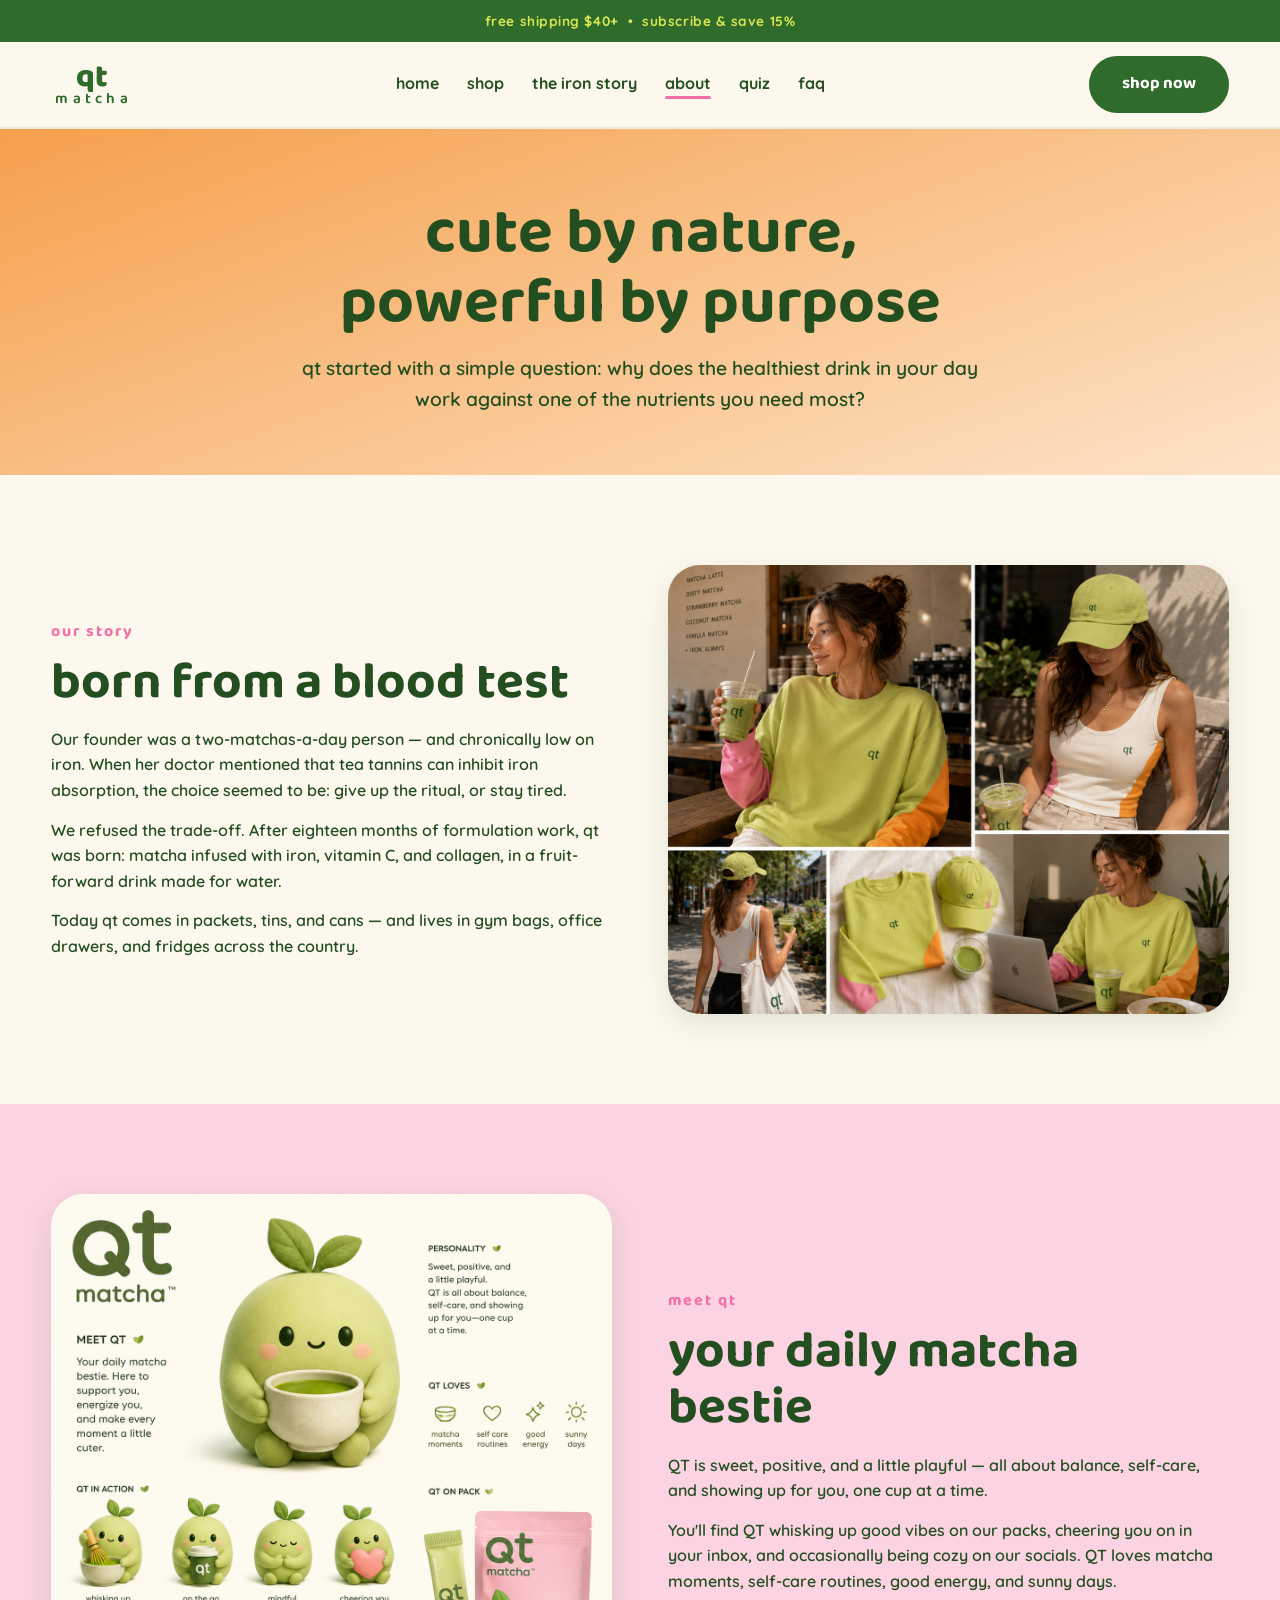
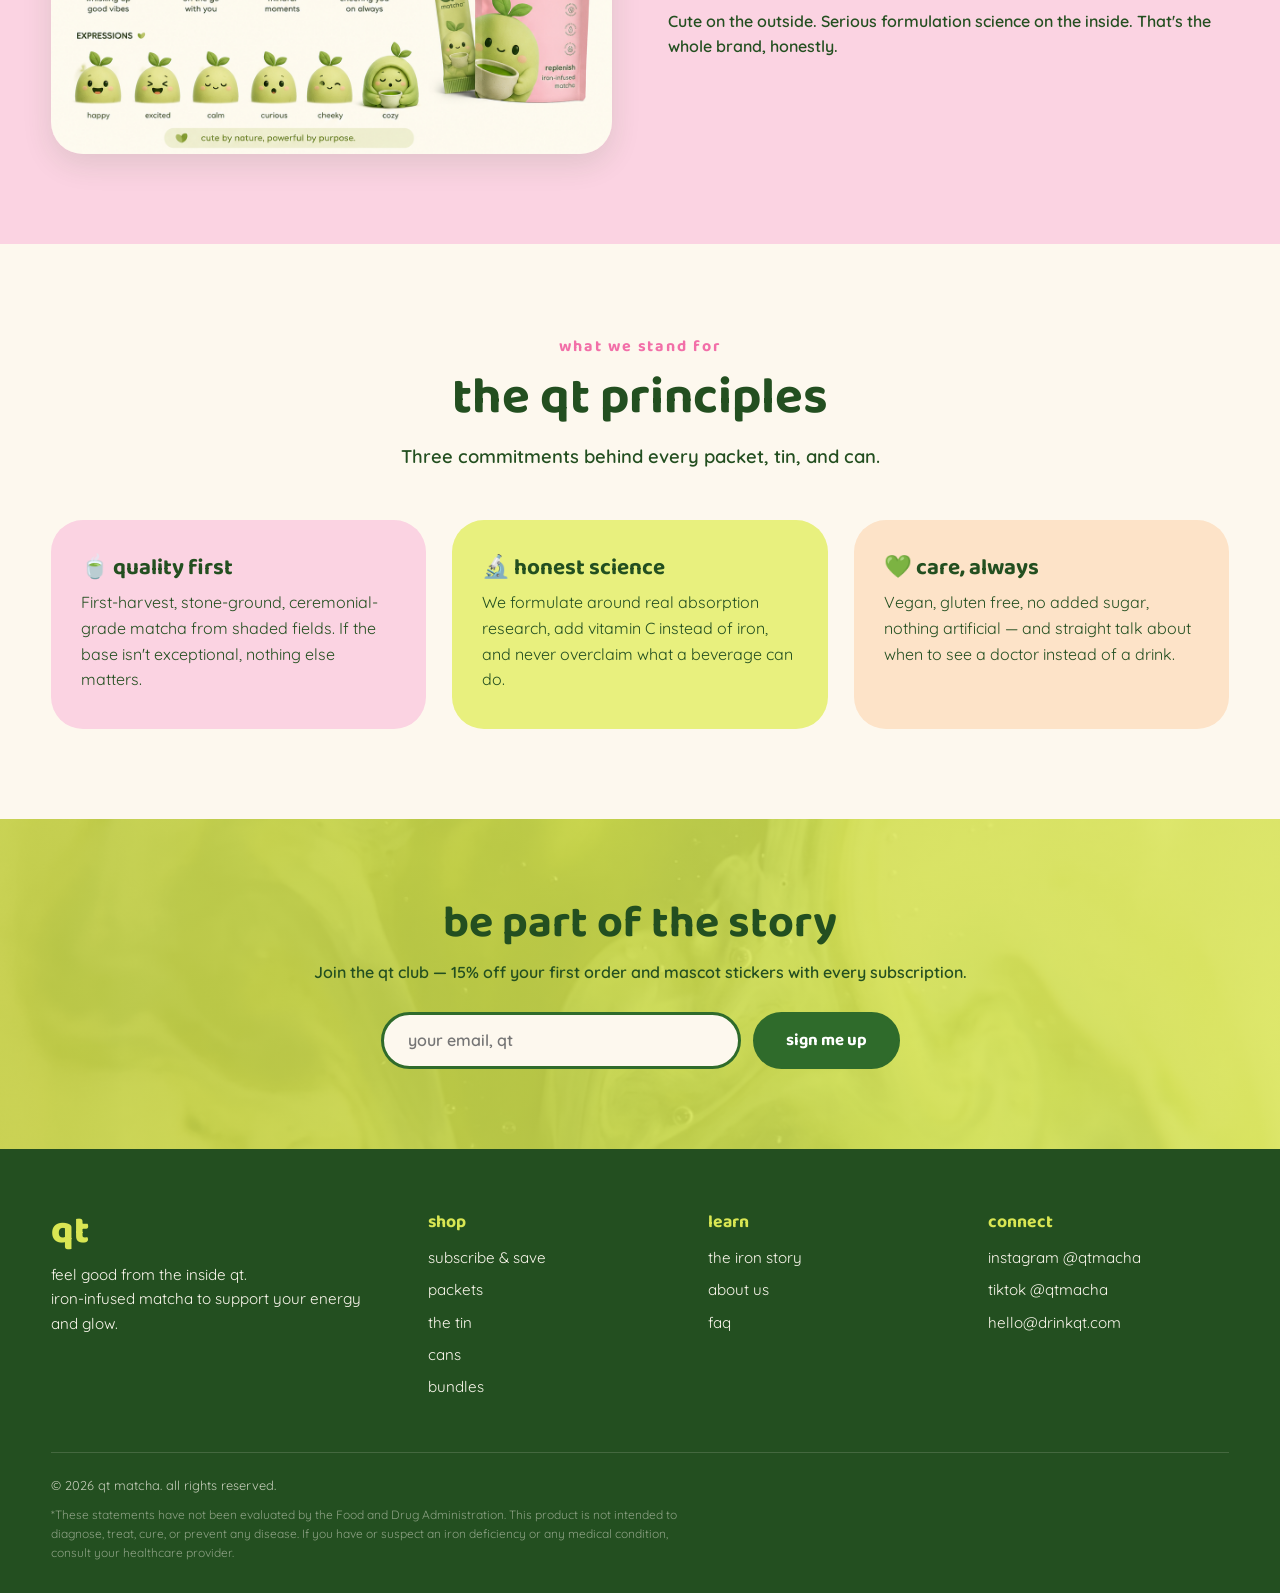
==== commit 27b27546: "Replace storefront with approved QT Matcha refresh and lifestyle photography" ====
--- a/about.html
+++ b/about.html
@@ -4,10 +4,11 @@
   <meta charset="UTF-8">
   <meta name="viewport" content="width=device-width, initial-scale=1.0">
   <title>about — qt matcha</title>
-  <meta name="description" content="Meet qt matcha — cute by nature, powerful by purpose. Our story, our mascot, and why we built an iron-conscious matcha.">
-  <link rel="icon" href="/favicon.ico" sizes="32x32">
-  <link rel="icon" type="image/png" sizes="32x32" href="/favicon-32.png">
-  <link rel="apple-touch-icon" href="/apple-touch-icon.png">
+    <link rel="icon" type="image/svg+xml" href="favicon.svg?v=lime-qt-square" />
+    <link rel="icon" type="image/png" sizes="32x32" href="favicon-32.png?v=lime-qt-square" />
+    <link rel="shortcut icon" href="favicon.ico?v=lime-qt-square" />
+    <link rel="apple-touch-icon" sizes="180x180" href="apple-touch-icon.png?v=lime-qt-square" />
+  <meta name="description" content="Meet qt matcha — cute by nature, powerful by purpose. Our story, our mascot, and why we built an iron-infused matcha.">
   <link rel="preconnect" href="https://fonts.googleapis.com">
   <link href="https://fonts.googleapis.com/css2?family=Baloo+2:wght@600;700;800&family=Quicksand:wght@500;600;700&display=swap" rel="stylesheet">
   <link rel="stylesheet" href="css/style.css">
@@ -45,7 +46,7 @@
         <div class="kicker">our story</div>
         <h2 class="title">born from a blood test</h2>
         <p style="font-weight:600; margin-bottom:14px;">Our founder was a two-matchas-a-day person — and chronically low on iron. When her doctor mentioned that tea tannins can inhibit iron absorption, the choice seemed to be: give up the ritual, or stay tired.</p>
-        <p style="font-weight:600; margin-bottom:14px;">We refused the trade-off. After eighteen months of formulation work, qt was born: first-harvest ceremonial matcha blended with vitamin C — zero added iron, just a cup designed to work with the iron you already get from food.</p>
+        <p style="font-weight:600; margin-bottom:14px;">We refused the trade-off. After eighteen months of formulation work, qt was born: matcha infused with iron, vitamin C, and collagen, in a fruit-forward drink made for water.</p>
         <p style="font-weight:600;">Today qt comes in packets, tins, and cans — and lives in gym bags, office drawers, and fridges across the country.</p>
       </div>
       <div>
@@ -109,7 +110,7 @@
       <div class="foot-grid">
         <div>
           <div class="foot-logo">qt</div>
-          <p style="margin-top:12px; font-size:0.95rem;">feel good from the inside qt.<br>iron-conscious matcha to support your energy and glow.</p>
+          <p style="margin-top:12px; font-size:0.95rem;">feel good from the inside qt.<br>iron-infused matcha to support your energy and glow.</p>
         </div>
         <div>
           <h4>shop</h4>
